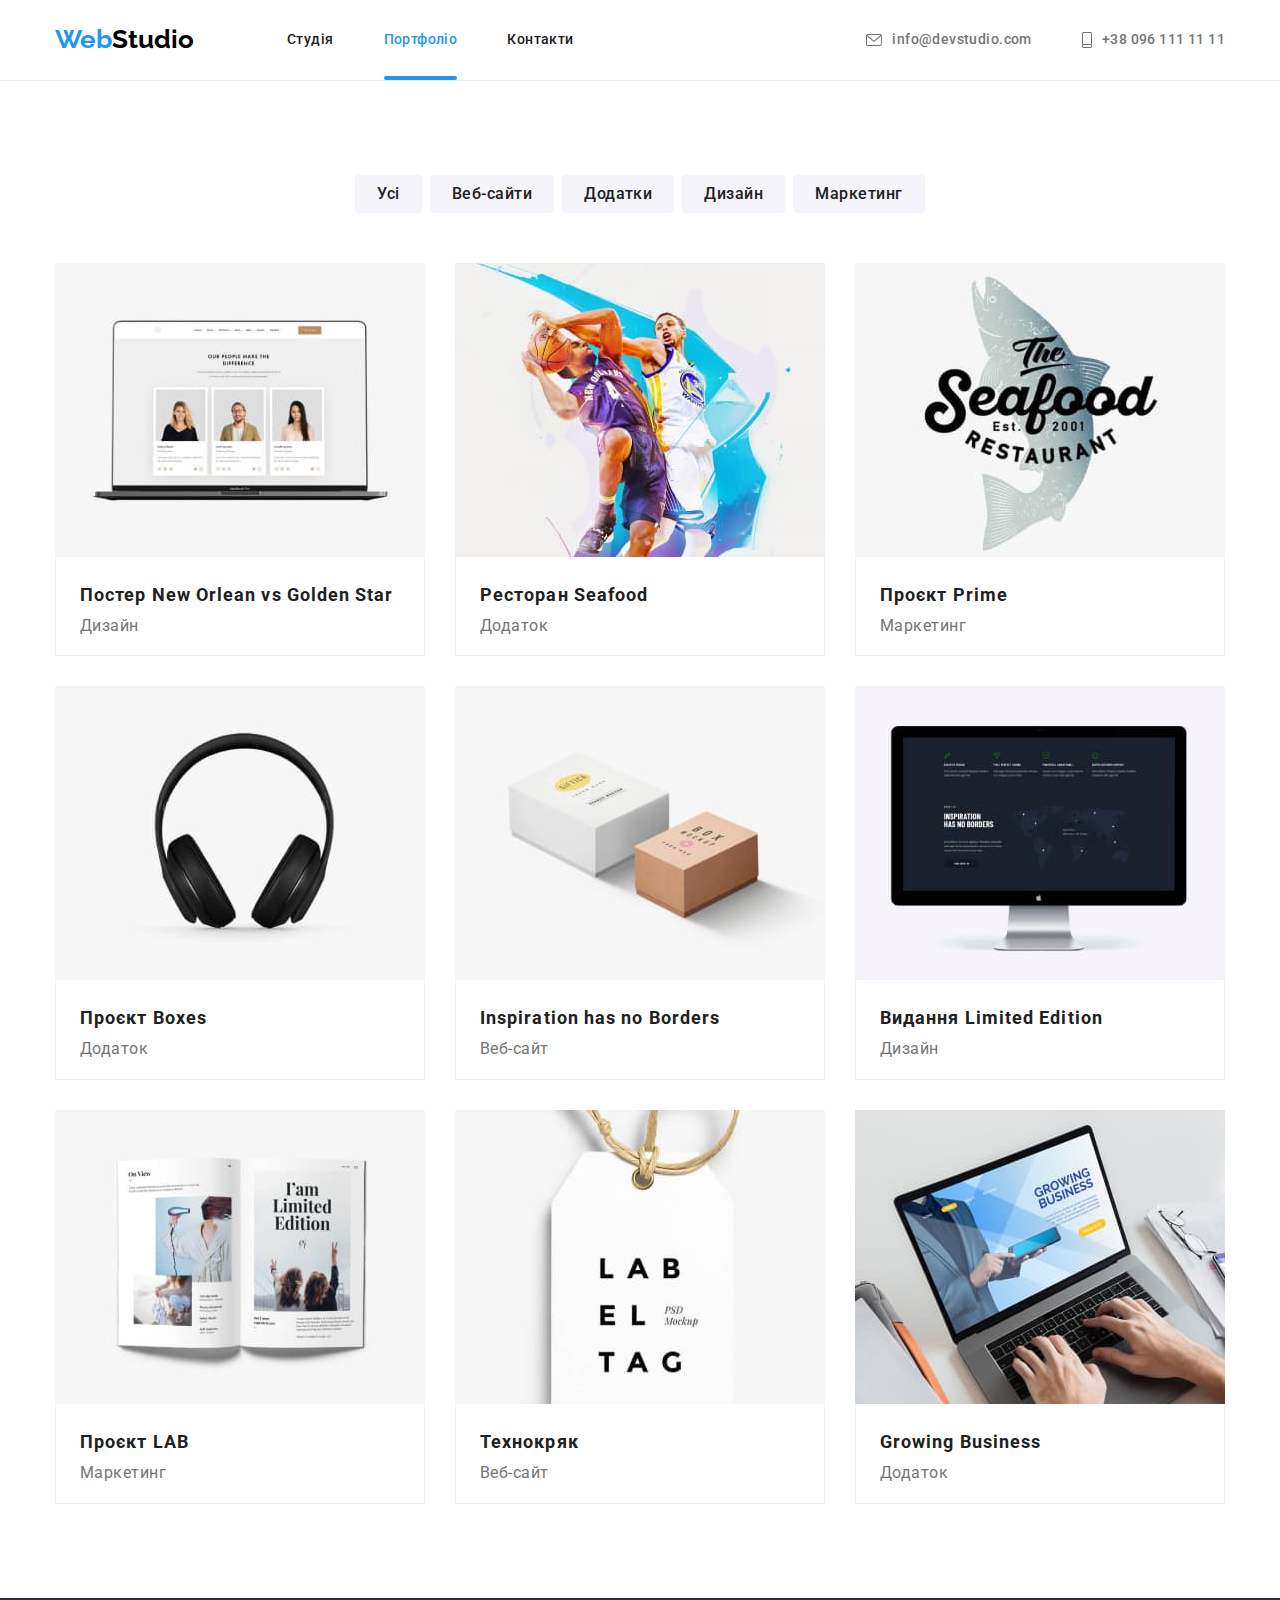
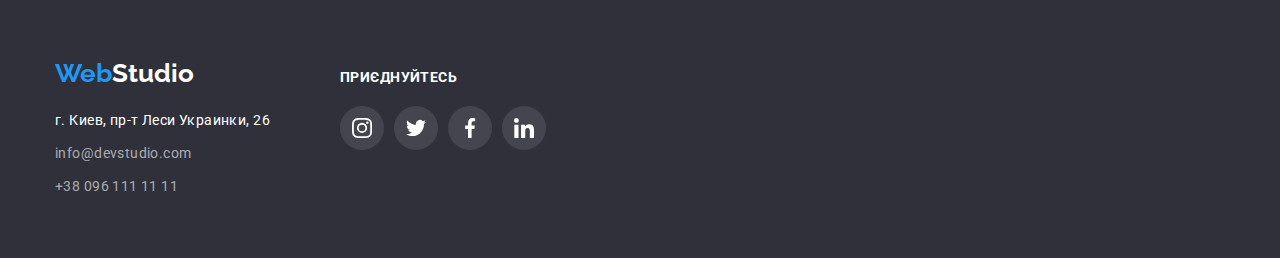
==== portfolio.html @ 21fd34fb "Added overlays and modal" ====
<!DOCTYPE html>
<html lang="uk">
  <head>
    <meta charset="UTF-8" />
    <meta
      http-equiv="X-UA-Compatible"
      content="IE=edge"
    />
    <meta
      name="viewport"
      content="width=device-width, initial-scale=1.0"
    />
    <title>Домашнє завдання 5</title>
    <link
      rel="preconnect"
      href="https://fonts.googleapis.com"
    />
    <link
      rel="preconnect"
      href="https://fonts.gstatic.com"
      crossorigin
    />
    <link
      href="https://fonts.googleapis.com/css2?family=Raleway:wght@700&family=Roboto:wght@400;500;700;900&display=swap"
      rel="stylesheet"
    />
    <link
      rel="stylesheet"
      href="https://cdnjs.cloudflare.com/ajax/libs/modern-normalize/1.1.0/modern-normalize.min.css"
    />
    <link
      rel="stylesheet"
      href="css/styles.css"
    />
  </head>

  <body>
    <!--Header-->
    <header class="page-header">
      <nav class="container main-nav">
        <a class="logo" href="/">
          <span class="logo-accent">Web</span
          >Studio
        </a>
        <ul class="site-nav list">
          <li class="list-item">
            <a
              class="nav-link"
              href="./index.html"
              >Студія</a
            >
          </li>
          <li class="list-item">
            <a
              class="nav-link current"
              href="./portfolio.html"
              >Портфоліо</a
            >
          </li>
          <li class="list-item">
            <a class="nav-link" href="#"
              >Контакти</a
            >
          </li>
        </ul>

        <ul class="contact-nav list">
          <li class="list-item">
            <a
              href="mailto:info@devstudio.com"
              class="nav-link contact-icons"
            >
              <svg
                class="contact-icon"
                width="16"
                height="16"
              >
                <use
                  href="./images/icons.svg#icon-email"
                ></use>
              </svg>
              info@devstudio.com</a
            >
          </li>
          <li class="list-item">
            <a
              class="nav-link contact-icons"
              href="tel:+380961111111"
            >
              <svg
                class="contact-icon"
                width="10"
                height="16"
              >
                <use
                  href="./images/icons.svg#icon-phone"
                ></use>
              </svg>
              +38 096 111 11 11</a
            >
          </li>
        </ul>
      </nav>
    </header>

    <main>
      <!--Works-->
      <section class="section">
        <div class="container">
          <h1 hidden>Наші роботи</h1>
          <ul class="list btn-list">
            <li class="item">
              <button
                class="button"
                type="button"
              >
                Усі
              </button>
            </li>
            <li class="item">
              <button
                class="button"
                type="button"
              >
                Веб-сайти
              </button>
            </li>
            <li class="item">
              <button
                class="button"
                type="button"
              >
                Додатки
              </button>
            </li>
            <li class="item">
              <button
                class="button"
                type="button"
              >
                Дизайн
              </button>
            </li>
            <li class="item">
              <button
                class="button"
                type="button"
              >
                Маркетинг
              </button>
            </li>
          </ul>

          <ul class="list work-list">
            <li class="work-item">
              <div class="work-overlay">
                <img
                  class="work-img"
                  src="./images/img-2-1.jpg"
                  alt="Монітор -ноутбука-з-трьома картками"
                  width="370"
                />
                <p class="work-overlay-txt">
                  Ресурс пропонує комплексні
                  пропозиції з різним рівнем
                  функціоналу та сервісів. Все це
                  дозволить відвідувачу отримати
                  вичерпні відомості про компанію
                  чи приватну особу.
                </p>
              </div>
              <div class="work-info">
                <h2 class="work-title">
                  Постер
                  <span lang="en"
                    >New Orlean vs Golden
                    Star</span
                  >
                </h2>
                <p class="work-kind">Дизайн</p>
              </div>
            </li>
            <li class="work-item">
              <div class="work-overlay">
                <img
                  class="work-img"
                  src="./images/img-2-2.jpg"
                  alt="Два-баскітболісти-з-м'ячем"
                  width="370"
                />
                <p class="work-overlay-txt">
                  Ресурс пропонує комплексні
                  пропозиції з різним рівнем
                  функціоналу та сервісів. Все це
                  дозволить відвідувачу отримати
                  вичерпні відомості про компанію
                  чи приватну особу.
                </p>
              </div>
              <div class="work-info">
                <h2 class="work-title">
                  Ресторан
                  <span lang="en">Seafood</span>
                </h2>
                <p class="work-kind">Додаток</p>
              </div>
            </li>

            <li class="work-item">
              <div class="work-overlay">
                <img
                  class="work-img"
                  src="./images/img-2-3.jpg"
                  alt="Логотип-ресторану"
                  width="370"
                />
                <p class="work-overlay-txt">
                  Ресурс пропонує комплексні
                  пропозиції з різним рівнем
                  функціоналу та сервісів. Все це
                  дозволить відвідувачу отримати
                  вичерпні відомості про компанію
                  чи приватну особу.
                </p>
              </div>
              <div class="work-info">
                <h2 class="work-title">
                  Проєкт
                  <span lang="en">Prime</span>
                </h2>
                <p class="work-kind">Маркетинг</p>
              </div>
            </li>
            <li class="work-item">
              <div class="work-overlay">
                <img
                  class="work-img"
                  src="./images/img-2-4.jpg"
                  alt="Навушники"
                  width="370"
                />
                <p class="work-overlay-txt">
                  Ресурс пропонує комплексні
                  пропозиції з різним рівнем
                  функціоналу та сервісів. Все це
                  дозволить відвідувачу отримати
                  вичерпні відомості про компанію
                  чи приватну особу.
                </p>
              </div>
              <div class="work-info">
                <h2 class="work-title">
                  Проєкт
                  <span lang="en">Boxes</span>
                </h2>
                <p class="work-kind">Додаток</p>
              </div>
            </li>
            <li class="work-item">
              <div class="work-overlay">
                <img
                  class="work-img"
                  src="./images/img-2-5.jpg"
                  alt="Дві-подарункові-коробки"
                  width="370"
                />
                <p class="work-overlay-txt">
                  Ресурс пропонує комплексні
                  пропозиції з різним рівнем
                  функціоналу та сервісів. Все це
                  дозволить відвідувачу отримати
                  вичерпні відомості про компанію
                  чи приватну особу.
                </p>
              </div>
              <div class="work-info">
                <h2 class="work-title" lang="en">
                  Inspiration has no Borders
                </h2>
                <p class="work-kind">Веб-сайт</p>
              </div>
            </li>
            <li class="work-item">
              <div class="work-overlay">
                <img
                  class="work-img"
                  src="./images/img-2-6.jpg"
                  alt="Монітор-комп'ютера"
                  width="370"
                />
                <p class="work-overlay-txt">
                  Ресурс пропонує комплексні
                  пропозиції з різним рівнем
                  функціоналу та сервісів. Все це
                  дозволить відвідувачу отримати
                  вичерпні відомості про компанію
                  чи приватну особу.
                </p>
              </div>
              <div class="work-info">
                <h2 class="work-title">
                  Видання
                  <span lang="en"
                    >Limited Edition</span
                  >
                </h2>
                <p class="work-kind">Дизайн</p>
              </div>
            </li>
            <li class="work-item">
              <div class="work-overlay">
                <img
                  class="work-img"
                  src="./images/img-2-7.jpg"
                  alt="Розкрита-книжка"
                  width="370"
                />
                <p class="work-overlay-txt">
                  Ресурс пропонує комплексні
                  пропозиції з різним рівнем
                  функціоналу та сервісів. Все це
                  дозволить відвідувачу отримати
                  вичерпні відомості про компанію
                  чи приватну особу.
                </p>
              </div>
              <div class="work-info">
                <h2 class="work-title">
                  Проєкт
                  <span lang="en">LAB</span>
                </h2>
                <p class="work-kind">Маркетинг</p>
              </div>
            </li>
            <li class="work-item">
              <div class="work-overlay">
                <img
                  class="work-img"
                  src="./images/img-2-8.jpg"
                  alt="Лейбл"
                  width="370"
                />
                <p class="work-overlay-txt">
                  Ресурс пропонує комплексні
                  пропозиції з різним рівнем
                  функціоналу та сервісів. Все це
                  дозволить відвідувачу отримати
                  вичерпні відомості про компанію
                  чи приватну особу.
                </p>
              </div>
              <div class="work-info">
                <h2 class="work-title">
                  Технокряк
                </h2>
                <p class="work-kind">Веб-сайт</p>
              </div>
            </li>
            <li class="work-item">
              <div class="work-overlay">
                <img
                  class="work-img"
                  src="./images/img-2-9.jpg"
                  alt="Ноутбук-з-руками-на-клавіатурі"
                  width="370"
                />
                <p class="work-overlay-txt">
                  Ресурс пропонує комплексні
                  пропозиції з різним рівнем
                  функціоналу та сервісів. Все це
                  дозволить відвідувачу отримати
                  вичерпні відомості про компанію
                  чи приватну особу.
                </p>
              </div>
              <div class="work-info">
                <h2 class="work-title" lang="en">
                  Growing Business
                </h2>
                <p class="work-kind">Додаток</p>
              </div>
            </li>
          </ul>
        </div>
      </section>
    </main>

    <!--Footer-->
    <footer class="footer">
      <div class="container footer-blocks">
        <div class="footer-nav">
          <a class="logo-footer" href="/">
            <span class="logo-accent">Web</span
            ><span class="logo-white"
              >Studio</span
            ></a
          >
          <address>
            <ul class="list">
              <li class="footer-link">
                <a
                  class="link-address"
                  href="https://goo.gl/maps/CPtrU1FHBa2aNyZL9"
                  target="_blank"
                  rel="noopener noreferrer nofollow"
                  >г. Киев, пр-т Леси Украинки,
                  26</a
                >
              </li>
              <li class="footer-link">
                <a
                  class="link-email"
                  href="mailto:info@devstudio.com"
                  lang="en"
                  >info@devstudio.com</a
                >
              </li>
              <li class="footer-link">
                <a
                  class="link-phone"
                  href="tel:+380961111111"
                  >+38 096 111 11 11</a
                >
              </li>
            </ul>
          </address>
        </div>
        <div class="join-block">
          <p class="join">Приєднуйтесь</p>
          <ul class="list social-links">
            <li class="social-link">
              <a
                href=""
                class="social-icons icons-footer"
                rel="noopener noreferrer nofollow"
              >
                <svg
                  class="social-icon icon-footer"
                  width="20"
                  height="20"
                >
                  <use
                    href="./images/icons.svg#icon-instagram"
                  ></use>
                </svg>
              </a>
            </li>
            <li class="social-link">
              <a
                href=""
                class="social-icons icons-footer"
                rel="noopener noreferrer nofollow"
              >
                <svg
                  class="social-icon icon-footer"
                  width="20"
                  height="20"
                >
                  <use
                    href="./images/icons.svg#icon-twitter"
                  ></use>
                </svg>
              </a>
            </li>
            <li class="social-link">
              <a
                href=""
                class="social-icons icons-footer"
                rel="noopener noreferrer nofollow"
              >
                <svg
                  class="social-icon icon-footer"
                  width="20"
                  height="20"
                >
                  <use
                    href="./images/icons.svg#icon-facebook"
                  ></use>
                </svg>
              </a>
            </li>
            <li class="social-link">
              <a
                href=""
                class="social-icons icons-footer"
                rel="noopener noreferrer nofollow"
              >
                <svg
                  class="social-icon icon-footer"
                  width="20"
                  height="20"
                >
                  <use
                    href="./images/icons.svg#icon-linkedin"
                  ></use>
                </svg>
              </a>
            </li>
          </ul>
        </div>
      </div>
    </footer>
  </body>
</html>
---- css/styles.css ----
html {
  box-sizing: border-box;
}

*,
*::before,
*::after {
  box-sizing: inherit;
}

:root {
  --primary-text-color: #212121;
  --secondary-text-color: #757575;
  --accent-color: #2196f3;
  --primary-bg-color: #ffff;
  --secondary-bg-color: #f5f4fa;
  --footer-color: #2f303a;
  --logo-color: #000000;
  --btn-hover: #188ce8;
  --icons-color: #afb1b8;
  --white-color: #ffffff;
}
body {
  color: var(--primary-text-color);
  font-family: Roboto, sans-serif;
  margin: 0px;
}

.list {
  list-style: none;
  padding-left: 0;
  margin: 0;
}

.container {
  width: 1200px;
  margin-left: auto;
  margin-right: auto;
  padding: 0 15px;
}

.section {
  padding-top: 94px;
  padding-bottom: 94px;
}

.section-title {
  font-size: 36px;
  font-weight: 700;
  line-height: 1.17;
  letter-spacing: 0.03em;
  text-align: center;
  margin: 0 0 50px;
}

/* Header */
.logo,
.logo-footer {
  text-decoration: none;
  font-family: Raleway, sans-serif;
  font-size: 26px;
  font-weight: 700;
  line-height: 1.2;
  color: var(--logo-color);
}
.logo-footer {
  display: inline-block;
  margin-bottom: 20px;
}
.logo-accent {
  color: var(--accent-color);
}

.main-nav {
  align-items: center;
}

.contact-nav {
  margin-left: auto;
}

.site-nav {
  margin-left: 93px;
  display: block;
}

.site-nav,
.contact-nav,
.main-nav {
  display: flex;
}

.page-header {
  border-bottom: 1px solid rgba(236, 236, 236, 1);
}

.site-nav .list-item + .list-item,
.contact-nav .list-item + .list-item {
  margin-left: 50px;
}
.nav-link {
  font-size: 14px;
  font-weight: 500;
  line-height: 1.14;
  letter-spacing: 0.03em;
  color: var(--primary-text-color);
  text-decoration: none;
  padding-top: 32px;
  padding-bottom: 32px;
  display: block;
  align-items: center;
}

.contact-nav .nav-link {
  color: var(--secondary-text-color);
}

.contact-icon {
  margin-right: 10px;
  fill: currentColor;
}

.contact-icons {
  display: flex;
  color: var(--icons-color);
}

.contact-icons:hover,
.contact-icons:focus {
  color: var(--accent-color);
  transition-duration: 250ms;
  transition-timing-function: cubic-bezier(0.4, 0, 0.2, 1);
}

.current {
  color: var(--accent-color);
  position: relative;
}

.current::after {
  display: block;
  position: absolute;
  width: 100%;
  content: "";
  color: var(--accent-color);
  border: 2px solid var(--accent-color);
  border-radius: 2px;
  bottom: 0;
}

.nav-link:hover,
.nav-link:focus,
.link-phone:hover,
.link-phone:focus,
.link-email:hover,
.link-email:focus,
.link-address:hover,
.link-address:focus {
  color: var(--accent-color);
  transition-duration: 250ms;
  transition-timing-function: cubic-bezier(0.4, 0, 0.2, 1);
}
/* End Header */

/*Hero Section*/
.hero-section {
  text-align: center;
  padding: 200px 0;
}

.hero-overlay {
  max-width: 1600px;
  height: 600px;
  margin-left: auto;
  margin-right: auto;
  background-color: var(--footer-color);
  background-image: linear-gradient(
      rgba(47, 48, 58, 0.4),
      rgba(47, 48, 58, 0.4)
    ),
    url(../images/hero-img.jpg);
  background-size: cover;
  background-repeat: no-repeat;
  background-position: center;
}

.hero-title {
  font-weight: 900;
  font-size: 44px;
  line-height: 1.4;
  letter-spacing: 0.06em;
  text-transform: uppercase;
  color: var(--white-color);
  margin: 0 auto 30px;
  width: 696px;
}

.hero-button {
  color: var(--white-color);
  background: var(--accent-color);
  font-family: inherit;
  font-size: 16px;
  font-weight: 700;
  line-height: 1.9;
  letter-spacing: 0.03em;
  border: 0;
  border-radius: 4px;
  padding: 10px 32px;
  cursor: pointer;
  display: block;
  margin: 0 auto;
}

.hero-button:hover,
.hero-button:focus {
  box-shadow: 0px 4px 4px rgba(0, 0, 0, 0.15);
  border-radius: 4px;
  background: var(--btn-hover);
  transition-duration: 250ms;
  transition-timing-function: cubic-bezier(0.4, 0, 0.2, 1);
}
/* End Hero Section*/

/* Pluses */
.visually-hidden {
  position: absolute;
  width: 1px;
  height: 1px;
  margin: -1px;
  border: 0;
  padding: 0;
  white-space: nowrap;
  clip-path: inset(100%);
  clip: rect(0 0 0 0);
  overflow: hidden;
}

.pluses-title,
.service-overlay-title {
  font-weight: 700;
  font-size: 14px;
  line-height: 1.2;
  letter-spacing: 0.03em;
  text-transform: uppercase;
}

.pluses-title {
  margin: 30px 0 10px;
}

.pluses-description {
  font-size: 14px;
  line-height: 1.7;
  letter-spacing: 0.03em;
  color: var(--secondary-text-color);
  margin: 0;
}

.pluses-list,
.list-services,
.team-list,
.work-list {
  display: flex;
  flex-wrap: wrap;
  gap: 30px;
}

.plus-bg {
  display: inline-flex;
  width: 100%;
  border-radius: 4px;
  background-color: var(--secondary-bg-color);
}
.plus {
  flex-basis: calc((100% - 90px) / 4);
}
.plus-icon {
  margin: 0 auto;
  margin-top: 25px;
  margin-bottom: 25px;
}
/*End Pluses */

/* Services */
.service {
  position: relative;
}

.sevices-section {
  padding-top: 0;
}

.img-services {
  display: block;
}

.service-overlay-title {
  color: var(--white-color);
  margin: 0;
  position: absolute;
  bottom: 27px;
  z-index: 1;
  left: 50%;
  transform: translate(-50%);
}

.service-overlay::after {
  display: inline-block;
  position: absolute;
  content: "";
  width: 100%;
  height: 70px;
  bottom: 0;
  background-color: rgba(47, 48, 58, 0.8);

}
/* End Services */

/* Team */
.team-name {
  font-size: 16px;
  font-weight: 500;
  line-height: 1.2;
  letter-spacing: 0.03em;
  text-align: center;
  margin: 0 0 10px;
}

.team-img {
  display: block;
}

.position {
  text-align: center;
  color: var(--secondary-text-color);
  font-size: 16px;
  line-height: 1.2;
  letter-spacing: 0.03em;
  margin: 0;
  margin-bottom: 16px;
}

.team-section {
  background-color: var(--secondary-bg-color);
  padding-top: 94px;
  padding-bottom: 94px;
}

.person {
  background: var(--primary-bg-color);
  box-shadow: 0px 1px 3px rgba(0, 0, 0, 0.12),
    0px 1px 1px rgba(0, 0, 0, 0.14),
    0px 2px 1px rgba(0, 0, 0, 0.2);
  border-radius: 0px 0px 4px 4px;
  flex-basis: calc((100% - 90px) / 4);
}

.team-info {
  padding: 30px 20px;
}

.social-links {
  display: flex;
  flex-wrap: wrap;
  justify-content: center;
}

.social-link:not(:last-child) {
  margin-right: 10px;
}

.social-icons {
  display: inline-flex;
  align-items: center;
  justify-content: center;
  width: 44px;
  height: 44px;
  border-radius: 50%;
  color: var(--icons-color);
}

.social-icon {
  fill: currentColor;
}

.social-icons:hover,
.social-icons:focus {
  background-color: var(--accent-color);
  color: var(--white-color);
  transition-duration: 250ms;
  transition-timing-function: cubic-bezier(0.4, 0, 0.2, 1);
}
/* End Team */

/* Clients */
.list-clients {
  display: flex;
  flex-wrap: wrap;
  gap: 30px;
}

.clients {
  display: block;
  width: 170px;
  padding: 16px 32px;
  border: 1px solid var(--icons-color);
  border-radius: 4px;
  color: var(--icons-color);
}

.client {
  width: 106px;
  height: 60px;
  fill: currentColor;
}

.clients:hover,
.clients:focus {
  border: 1px solid var(--accent-color);
  color: var(--accent-color);
  transition-duration: 250ms;
  transition-timing-function: cubic-bezier(0.4, 0, 0.2, 1);
}
/* End Clients */

/* Footer */
.logo-white {
  color: var(--white-color);
}

.footer {
  background-color: var(--footer-color);
  padding: 60px 0;
}

.link-email,
.link-phone {
  font-size: 14px;
  line-height: 1.7;
  letter-spacing: 0.03em;
  font-style: normal;
  color: rgba(255, 255, 255, 0.6);
  text-decoration: none;
  display: inline-block;
}

.link-address {
  font-size: 14px;
  line-height: 1.7;
  letter-spacing: 0.03em;
  font-style: normal;
  color: var(--white-color);
  text-decoration: none;
  display: inline-block;
}

.footer-link:not(:last-child) {
  margin-bottom: 9px;
}

.join {
  font-size: 14px;
  font-weight: 700;
  line-height: 1.3;
  letter-spacing: 0.03em;
  text-transform: uppercase;
  color: var(--primary-bg-color);
  margin: 0;
  margin-bottom: 20px;
}
.join-block,
.footer.nav {
  display: inline-block;
  justify-content: start;
}

.footer-blocks {
  display: flex;
  gap: 70px;
  align-items: baseline;
}

.icons-footer {
  background-color: rgba(255, 255, 255, 0.1);
  color: var(--white-color);
}

.icon-footer {
  fill: currentColor;
}
/* End Footer */

/* Portfolio */
/* Works */
.work-title {
  font-size: 18px;
  font-weight: 700;
  line-height: 2;
  letter-spacing: 0.06em;
  margin: 0 0 4px;
}

.work-kind {
  color: var(--secondary-text-color);
  font-size: 16px;
  line-height: 1.17;
  letter-spacing: 0.03em;
  margin: 0;
}

.work-img {
  display: block;
}

.work-item {
  background: var(--primary-bg-color);
  flex-basis: calc((100% - 60px) / 3);
}

.work-item:hover,
.work-item:focus {
  box-shadow: 1px 4px 6px 0px rgba(0, 0, 0, 0.16),
    0px 4px 4px 0px rgba(0, 0, 0, 0.06),
    0px 1px 1px 0px rgba(0, 0, 0, 0.12);
  transition-duration: 250ms;
  transition-timing-function: cubic-bezier(0.4, 0, 0.2, 1);
}

.work-info {
  border-bottom: 1px solid rgba(238, 238, 238, 1);
  border-left: 1px solid rgba(238, 238, 238, 1);
  border-right: 1px solid rgba(238, 238, 238, 1);
  padding: 20px 24px;
}

.work-overlay {
  position: relative;
}

.work-overlay-txt {
  width: 322px;
  font-size: 18px;
  line-height: 1.55;
  letter-spacing: 0.03em;
  color: var(--white-color);
  position: absolute;
  left: 50%;
  top: 50%;
  transform: translate(-50%, -50%);
  margin: 0;
  opacity: 0;
}

.work-overlay-txt:hover,
.work-overlay-txt:focus {
opacity: 1;
transition-duration: 250ms;
transition-timing-function:cubic-bezier(0.4, 0, 0.2, 1);
}

.work-overlay::before {
  display: inline-block;
  position: absolute;
  content: "";
  width: 100%;
  height: 100%;
  background-color: rgba(33, 150, 243, 0.9);
  opacity: 0;
}

.work-overlay:hover::before,
.work-overlay:focus::before  {
  opacity: 1;
  transition-duration: 250ms;
  transition-timing-function: cubic-bezier(0.4, 0, 0.2, 1);
}

.btn-list {
  display: flex;
  justify-content: center;
  margin-bottom: 50px;
}

.button {
  font-family: inherit;
  font-size: 16px;
  font-weight: 500;
  line-height: 1.6;
  letter-spacing: 0.03em;
  color: var(--primary-text-color);
  background: var(--secondary-bg-color);
  border: 0;
  border-radius: 4px;
  padding: 6px 22px;
  cursor: pointer;
}

.button:hover,
.button:focus {
  color: var(--white-color);
  background: var(--accent-color);
  box-shadow: 0px 3px 1px rgba(0, 0, 0, 0.1),
    0px 1px 2px rgba(0, 0, 0, 0.08),
    0px 2px 2px rgba(0, 0, 0, 0.12);
  transition-duration: 250ms;
  transition-timing-function: cubic-bezier(0.4, 0, 0.2, 1);
}

.btn-list .item + .item {
  margin-left: 8px;
}
/* End Portfolio */

/* Backdrop */
.backdrop {
  position: fixed;
  top: 0;
  left: 0;
  background-color: rgba(0, 0, 0, 0.2);
  width: 100%;
  height: 100%;
  
}

/* .backdrop.is-hidden {
  opacity: 0;
  pointer-events: none;
} */

.close-button {
  position: absolute;
  right: 8px;
  top: 8px;
  display: inline-flex;
  align-items: center;
  justify-content: center;
  border-radius: 50%;
  border: 1px solid rgba(0, 0, 0, 0.1);
  background-color: var(--white-color);
  width: 30px;
  height: 30px;
  cursor: pointer;
}

.modal {
  min-width: 528px;
  min-height: 581px;
  border-radius: 4px;
  background-color: var(--white-color);
  position: absolute;
  left: 50%;
  top: 50%;
  transform: translate(-50%, -50%);
}
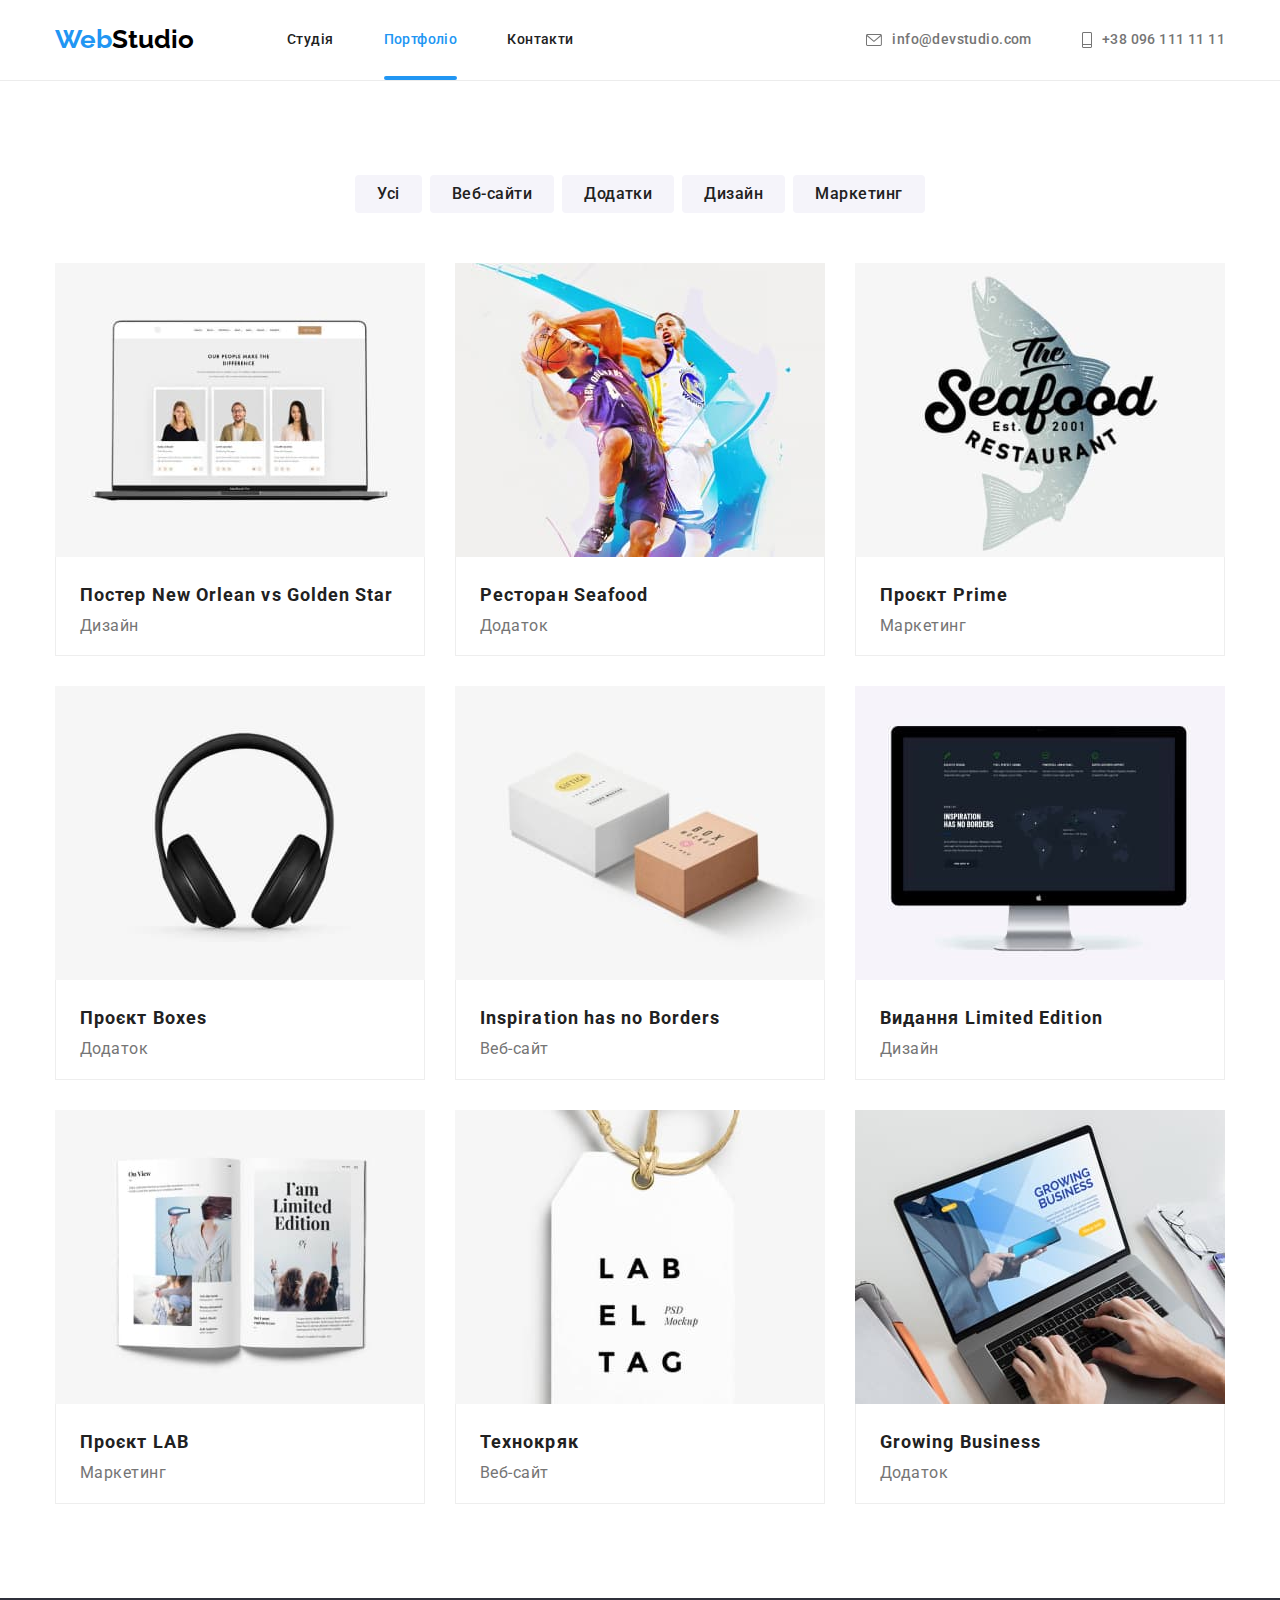
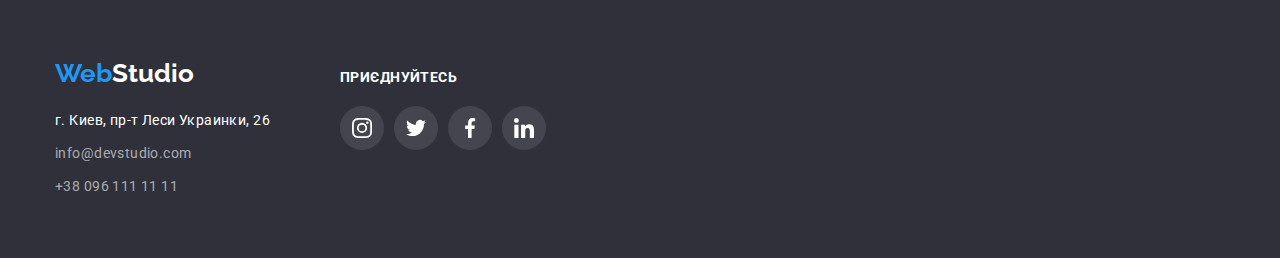
==== commit 69fb5f63: "Added mentors' edits" ====
--- a/portfolio.html
+++ b/portfolio.html
@@ -153,21 +153,24 @@
 
           <ul class="list work-list">
             <li class="work-item">
-              <div class="work-overlay">
+              <div class="work-wrapper">
                 <img
                   class="work-img"
                   src="./images/img-2-1.jpg"
                   alt="Монітор -ноутбука-з-трьома картками"
                   width="370"
                 />
-                <p class="work-overlay-txt">
-                  Ресурс пропонує комплексні
-                  пропозиції з різним рівнем
-                  функціоналу та сервісів. Все це
-                  дозволить відвідувачу отримати
-                  вичерпні відомості про компанію
-                  чи приватну особу.
-                </p>
+                <div class="work-overlay">
+                  <p class="work-overlay-txt">
+                    Ресурс пропонує комплексні
+                    пропозиції з різним рівнем
+                    функціоналу та сервісів. Все
+                    це дозволить відвідувачу
+                    отримати вичерпні відомості
+                    про компанію чи приватну
+                    особу.
+                  </p>
+                </div>
               </div>
               <div class="work-info">
                 <h2 class="work-title">
@@ -181,21 +184,24 @@
               </div>
             </li>
             <li class="work-item">
-              <div class="work-overlay">
+              <div class="work-wrapper">
                 <img
                   class="work-img"
                   src="./images/img-2-2.jpg"
                   alt="Два-баскітболісти-з-м'ячем"
                   width="370"
                 />
-                <p class="work-overlay-txt">
-                  Ресурс пропонує комплексні
-                  пропозиції з різним рівнем
-                  функціоналу та сервісів. Все це
-                  дозволить відвідувачу отримати
-                  вичерпні відомості про компанію
-                  чи приватну особу.
-                </p>
+                <div class="work-overlay">
+                  <p class="work-overlay-txt">
+                    Ресурс пропонує комплексні
+                    пропозиції з різним рівнем
+                    функціоналу та сервісів. Все
+                    це дозволить відвідувачу
+                    отримати вичерпні відомості
+                    про компанію чи приватну
+                    особу.
+                  </p>
+                </div>
               </div>
               <div class="work-info">
                 <h2 class="work-title">
@@ -207,21 +213,24 @@
             </li>
 
             <li class="work-item">
-              <div class="work-overlay">
+              <div class="work-wrapper">
                 <img
                   class="work-img"
                   src="./images/img-2-3.jpg"
                   alt="Логотип-ресторану"
                   width="370"
                 />
-                <p class="work-overlay-txt">
-                  Ресурс пропонує комплексні
-                  пропозиції з різним рівнем
-                  функціоналу та сервісів. Все це
-                  дозволить відвідувачу отримати
-                  вичерпні відомості про компанію
-                  чи приватну особу.
-                </p>
+                <div class="work-overlay">
+                  <p class="work-overlay-txt">
+                    Ресурс пропонує комплексні
+                    пропозиції з різним рівнем
+                    функціоналу та сервісів. Все
+                    це дозволить відвідувачу
+                    отримати вичерпні відомості
+                    про компанію чи приватну
+                    особу.
+                  </p>
+                </div>
               </div>
               <div class="work-info">
                 <h2 class="work-title">
@@ -232,21 +241,24 @@
               </div>
             </li>
             <li class="work-item">
-              <div class="work-overlay">
+              <div class="work-wrapper">
                 <img
                   class="work-img"
                   src="./images/img-2-4.jpg"
                   alt="Навушники"
                   width="370"
                 />
-                <p class="work-overlay-txt">
-                  Ресурс пропонує комплексні
-                  пропозиції з різним рівнем
-                  функціоналу та сервісів. Все це
-                  дозволить відвідувачу отримати
-                  вичерпні відомості про компанію
-                  чи приватну особу.
-                </p>
+                <div class="work-overlay">
+                  <p class="work-overlay-txt">
+                    Ресурс пропонує комплексні
+                    пропозиції з різним рівнем
+                    функціоналу та сервісів. Все
+                    це дозволить відвідувачу
+                    отримати вичерпні відомості
+                    про компанію чи приватну
+                    особу.
+                  </p>
+                </div>
               </div>
               <div class="work-info">
                 <h2 class="work-title">
@@ -257,21 +269,24 @@
               </div>
             </li>
             <li class="work-item">
-              <div class="work-overlay">
+              <div class="work-wrapper">
                 <img
                   class="work-img"
                   src="./images/img-2-5.jpg"
                   alt="Дві-подарункові-коробки"
                   width="370"
                 />
-                <p class="work-overlay-txt">
-                  Ресурс пропонує комплексні
-                  пропозиції з різним рівнем
-                  функціоналу та сервісів. Все це
-                  дозволить відвідувачу отримати
-                  вичерпні відомості про компанію
-                  чи приватну особу.
-                </p>
+                <div class="work-overlay">
+                  <p class="work-overlay-txt">
+                    Ресурс пропонує комплексні
+                    пропозиції з різним рівнем
+                    функціоналу та сервісів. Все
+                    це дозволить відвідувачу
+                    отримати вичерпні відомості
+                    про компанію чи приватну
+                    особу.
+                  </p>
+                </div>
               </div>
               <div class="work-info">
                 <h2 class="work-title" lang="en">
@@ -281,21 +296,24 @@
               </div>
             </li>
             <li class="work-item">
-              <div class="work-overlay">
+              <div class="work-wrapper">
                 <img
                   class="work-img"
                   src="./images/img-2-6.jpg"
                   alt="Монітор-комп'ютера"
                   width="370"
                 />
-                <p class="work-overlay-txt">
-                  Ресурс пропонує комплексні
-                  пропозиції з різним рівнем
-                  функціоналу та сервісів. Все це
-                  дозволить відвідувачу отримати
-                  вичерпні відомості про компанію
-                  чи приватну особу.
-                </p>
+                <div class="work-overlay">
+                  <p class="work-overlay-txt">
+                    Ресурс пропонує комплексні
+                    пропозиції з різним рівнем
+                    функціоналу та сервісів. Все
+                    це дозволить відвідувачу
+                    отримати вичерпні відомості
+                    про компанію чи приватну
+                    особу.
+                  </p>
+                </div>
               </div>
               <div class="work-info">
                 <h2 class="work-title">
@@ -308,21 +326,24 @@
               </div>
             </li>
             <li class="work-item">
-              <div class="work-overlay">
+              <div class="work-wrapper">
                 <img
                   class="work-img"
                   src="./images/img-2-7.jpg"
                   alt="Розкрита-книжка"
                   width="370"
                 />
-                <p class="work-overlay-txt">
-                  Ресурс пропонує комплексні
-                  пропозиції з різним рівнем
-                  функціоналу та сервісів. Все це
-                  дозволить відвідувачу отримати
-                  вичерпні відомості про компанію
-                  чи приватну особу.
-                </p>
+                <div class="work-overlay">
+                  <p class="work-overlay-txt">
+                    Ресурс пропонує комплексні
+                    пропозиції з різним рівнем
+                    функціоналу та сервісів. Все
+                    це дозволить відвідувачу
+                    отримати вичерпні відомості
+                    про компанію чи приватну
+                    особу.
+                  </p>
+                </div>
               </div>
               <div class="work-info">
                 <h2 class="work-title">
@@ -333,21 +354,24 @@
               </div>
             </li>
             <li class="work-item">
-              <div class="work-overlay">
+              <div class="work-wrapper">
                 <img
                   class="work-img"
                   src="./images/img-2-8.jpg"
                   alt="Лейбл"
                   width="370"
                 />
-                <p class="work-overlay-txt">
-                  Ресурс пропонує комплексні
-                  пропозиції з різним рівнем
-                  функціоналу та сервісів. Все це
-                  дозволить відвідувачу отримати
-                  вичерпні відомості про компанію
-                  чи приватну особу.
-                </p>
+                <div class="work-overlay">
+                  <p class="work-overlay-txt">
+                    Ресурс пропонує комплексні
+                    пропозиції з різним рівнем
+                    функціоналу та сервісів. Все
+                    це дозволить відвідувачу
+                    отримати вичерпні відомості
+                    про компанію чи приватну
+                    особу.
+                  </p>
+                </div>
               </div>
               <div class="work-info">
                 <h2 class="work-title">
@@ -357,21 +381,24 @@
               </div>
             </li>
             <li class="work-item">
-              <div class="work-overlay">
+              <div class="work-wrapper">
                 <img
                   class="work-img"
                   src="./images/img-2-9.jpg"
                   alt="Ноутбук-з-руками-на-клавіатурі"
                   width="370"
                 />
-                <p class="work-overlay-txt">
-                  Ресурс пропонує комплексні
-                  пропозиції з різним рівнем
-                  функціоналу та сервісів. Все це
-                  дозволить відвідувачу отримати
-                  вичерпні відомості про компанію
-                  чи приватну особу.
-                </p>
+                <div class="work-overlay">
+                  <p class="work-overlay-txt">
+                    Ресурс пропонує комплексні
+                    пропозиції з різним рівнем
+                    функціоналу та сервісів. Все
+                    це дозволить відвідувачу
+                    отримати вичерпні відомості
+                    про компанію чи приватну
+                    особу.
+                  </p>
+                </div>
               </div>
               <div class="work-info">
                 <h2 class="work-title" lang="en">
--- a/css/styles.css
+++ b/css/styles.css
@@ -94,6 +94,10 @@
   border-bottom: 1px solid rgba(236, 236, 236, 1);
 }
 
+.header-main {
+  border-bottom: none;
+}
+
 .site-nav .list-item + .list-item,
 .contact-nav .list-item + .list-item {
   margin-left: 50px;
@@ -109,6 +113,14 @@
   padding-bottom: 32px;
   display: block;
   align-items: center;
+  transition-property: color;
+  transition-duration: 250ms;
+  transition-timing-function: cubic-bezier(
+    0.4,
+    0,
+    0.2,
+    1
+  );
 }
 
 .contact-nav .nav-link {
@@ -127,9 +139,14 @@
 
 .contact-icons:hover,
 .contact-icons:focus {
-  color: var(--accent-color);
-  transition-duration: 250ms;
-  transition-timing-function: cubic-bezier(0.4, 0, 0.2, 1);
+  transition-property: color;
+  transition-duration: 250ms;
+  transition-timing-function: cubic-bezier(
+    0.4,
+    0,
+    0.2,
+    1
+  );
 }
 
 .current {
@@ -141,7 +158,7 @@
   display: block;
   position: absolute;
   width: 100%;
-  content: "";
+  content: '';
   color: var(--accent-color);
   border: 2px solid var(--accent-color);
   border-radius: 2px;
@@ -157,8 +174,6 @@
 .link-address:hover,
 .link-address:focus {
   color: var(--accent-color);
-  transition-duration: 250ms;
-  transition-timing-function: cubic-bezier(0.4, 0, 0.2, 1);
 }
 /* End Header */
 
@@ -209,6 +224,14 @@
   cursor: pointer;
   display: block;
   margin: 0 auto;
+  transition-property: background-color;
+  transition-duration: 250ms;
+  transition-timing-function: cubic-bezier(
+    0.4,
+    0,
+    0.2,
+    1
+  );
 }
 
 .hero-button:hover,
@@ -216,8 +239,6 @@
   box-shadow: 0px 4px 4px rgba(0, 0, 0, 0.15);
   border-radius: 4px;
   background: var(--btn-hover);
-  transition-duration: 250ms;
-  transition-timing-function: cubic-bezier(0.4, 0, 0.2, 1);
 }
 /* End Hero Section*/
 
@@ -307,12 +328,11 @@
 .service-overlay::after {
   display: inline-block;
   position: absolute;
-  content: "";
+  content: '';
   width: 100%;
   height: 70px;
   bottom: 0;
   background-color: rgba(47, 48, 58, 0.8);
-
 }
 /* End Services */
 
@@ -377,6 +397,14 @@
   height: 44px;
   border-radius: 50%;
   color: var(--icons-color);
+  transition-property: color, background-color;
+  transition-duration: 250ms;
+  transition-timing-function: cubic-bezier(
+    0.4,
+    0,
+    0.2,
+    1
+  );
 }
 
 .social-icon {
@@ -387,8 +415,6 @@
 .social-icons:focus {
   background-color: var(--accent-color);
   color: var(--white-color);
-  transition-duration: 250ms;
-  transition-timing-function: cubic-bezier(0.4, 0, 0.2, 1);
 }
 /* End Team */
 
@@ -406,6 +432,14 @@
   border: 1px solid var(--icons-color);
   border-radius: 4px;
   color: var(--icons-color);
+  transition-property: color, border;
+  transition-duration: 250ms;
+  transition-timing-function: cubic-bezier(
+    0.4,
+    0,
+    0.2,
+    1
+  );
 }
 
 .client {
@@ -418,8 +452,6 @@
 .clients:focus {
   border: 1px solid var(--accent-color);
   color: var(--accent-color);
-  transition-duration: 250ms;
-  transition-timing-function: cubic-bezier(0.4, 0, 0.2, 1);
 }
 /* End Clients */
 
@@ -442,6 +474,14 @@
   color: rgba(255, 255, 255, 0.6);
   text-decoration: none;
   display: inline-block;
+  transition-property: color;
+  transition-duration: 250ms;
+  transition-timing-function: cubic-bezier(
+    0.4,
+    0,
+    0.2,
+    1
+  );
 }
 
 .link-address {
@@ -452,6 +492,14 @@
   color: var(--white-color);
   text-decoration: none;
   display: inline-block;
+  transition-property: color;
+  transition-duration: 250ms;
+  transition-timing-function: cubic-bezier(
+    0.4,
+    0,
+    0.2,
+    1
+  );
 }
 
 .footer-link:not(:last-child) {
@@ -513,8 +561,18 @@
 }
 
 .work-item {
+  position: relative;
   background: var(--primary-bg-color);
   flex-basis: calc((100% - 60px) / 3);
+  transition-property: box-shadow;
+  transition-duration: 250ms;
+  transition-timing-function: cubic-bezier(
+    0.4,
+    0,
+    0.2,
+    1
+  );
+  overflow: hidden;
 }
 
 .work-item:hover,
@@ -522,8 +580,6 @@
   box-shadow: 1px 4px 6px 0px rgba(0, 0, 0, 0.16),
     0px 4px 4px 0px rgba(0, 0, 0, 0.06),
     0px 1px 1px 0px rgba(0, 0, 0, 0.12);
-  transition-duration: 250ms;
-  transition-timing-function: cubic-bezier(0.4, 0, 0.2, 1);
 }
 
 .work-info {
@@ -533,46 +589,42 @@
   padding: 20px 24px;
 }
 
-.work-overlay {
+.work-wrapper {
   position: relative;
+  overflow: hidden;
 }
 
 .work-overlay-txt {
-  width: 322px;
   font-size: 18px;
   line-height: 1.55;
   letter-spacing: 0.03em;
   color: var(--white-color);
+  margin: 0;
+}
+.work-overlay {
+  display: flex;
+  justify-content: center;
+  align-items: center;
+  padding: 0 24px;
   position: absolute;
-  left: 50%;
-  top: 50%;
-  transform: translate(-50%, -50%);
-  margin: 0;
-  opacity: 0;
-}
-
-.work-overlay-txt:hover,
-.work-overlay-txt:focus {
-opacity: 1;
-transition-duration: 250ms;
-transition-timing-function:cubic-bezier(0.4, 0, 0.2, 1);
-}
-
-.work-overlay::before {
-  display: inline-block;
-  position: absolute;
-  content: "";
   width: 100%;
   height: 100%;
+  left: 0;
+  bottom: 0;
   background-color: rgba(33, 150, 243, 0.9);
-  opacity: 0;
-}
-
-.work-overlay:hover::before,
-.work-overlay:focus::before  {
-  opacity: 1;
-  transition-duration: 250ms;
-  transition-timing-function: cubic-bezier(0.4, 0, 0.2, 1);
+  transform: translateY(100%);
+  transition-property: transform;
+  transition-duration: 500ms;
+  transition-timing-function: cubic-bezier(
+    0.4,
+    0,
+    0.2,
+    1
+  );
+}
+
+.work-item:hover .work-overlay {
+  transform: translateY(0);
 }
 
 .btn-list {
@@ -593,6 +645,14 @@
   border-radius: 4px;
   padding: 6px 22px;
   cursor: pointer;
+  transition-property: background-color, color;
+  transition-duration: 250ms;
+  transition-timing-function: cubic-bezier(
+    0.4,
+    0,
+    0.2,
+    1
+  );
 }
 
 .button:hover,
@@ -602,8 +662,6 @@
   box-shadow: 0px 3px 1px rgba(0, 0, 0, 0.1),
     0px 1px 2px rgba(0, 0, 0, 0.08),
     0px 2px 2px rgba(0, 0, 0, 0.12);
-  transition-duration: 250ms;
-  transition-timing-function: cubic-bezier(0.4, 0, 0.2, 1);
 }
 
 .btn-list .item + .item {
@@ -611,7 +669,7 @@
 }
 /* End Portfolio */
 
-/* Backdrop */
+/* Modal / Backdrop */
 .backdrop {
   position: fixed;
   top: 0;
@@ -619,15 +677,25 @@
   background-color: rgba(0, 0, 0, 0.2);
   width: 100%;
   height: 100%;
-  
-}
-
-/* .backdrop.is-hidden {
+  opacity: 1;
+  transition-property: opacity;
+  transition-duration: 250ms;
+  transition-timing-function: cubic-bezier(0.4,
+    0,
+    0.2,
+    1);
+}
+
+.backdrop.is-hidden {
   opacity: 0;
   pointer-events: none;
-} */
-
-.close-button {
+}
+
+.backdrop.is-hidden .modal {
+  transform: translate(-50%, -50%) scale(0.9);
+}
+
+.close-btn-modal {
   position: absolute;
   right: 8px;
   top: 8px;
@@ -650,5 +718,14 @@
   position: absolute;
   left: 50%;
   top: 50%;
-  transform: translate(-50%, -50%);
-}+  box-shadow: 0px 2px 1px 0px rgba(0, 0, 0, 0.2),
+    0px 1px 1px 0px rgba(0, 0, 0, 0.14),
+    0px 1px 3px 0px rgba(0, 0, 0, 0.12);
+  transform: translate(-50%, -50%) scale(1);
+  transition-property: transform;
+  transition-duration: 250ms;
+  transition-timing-function: cubic-bezier(0.4,
+        0,
+        0.2,
+        1);
+}
